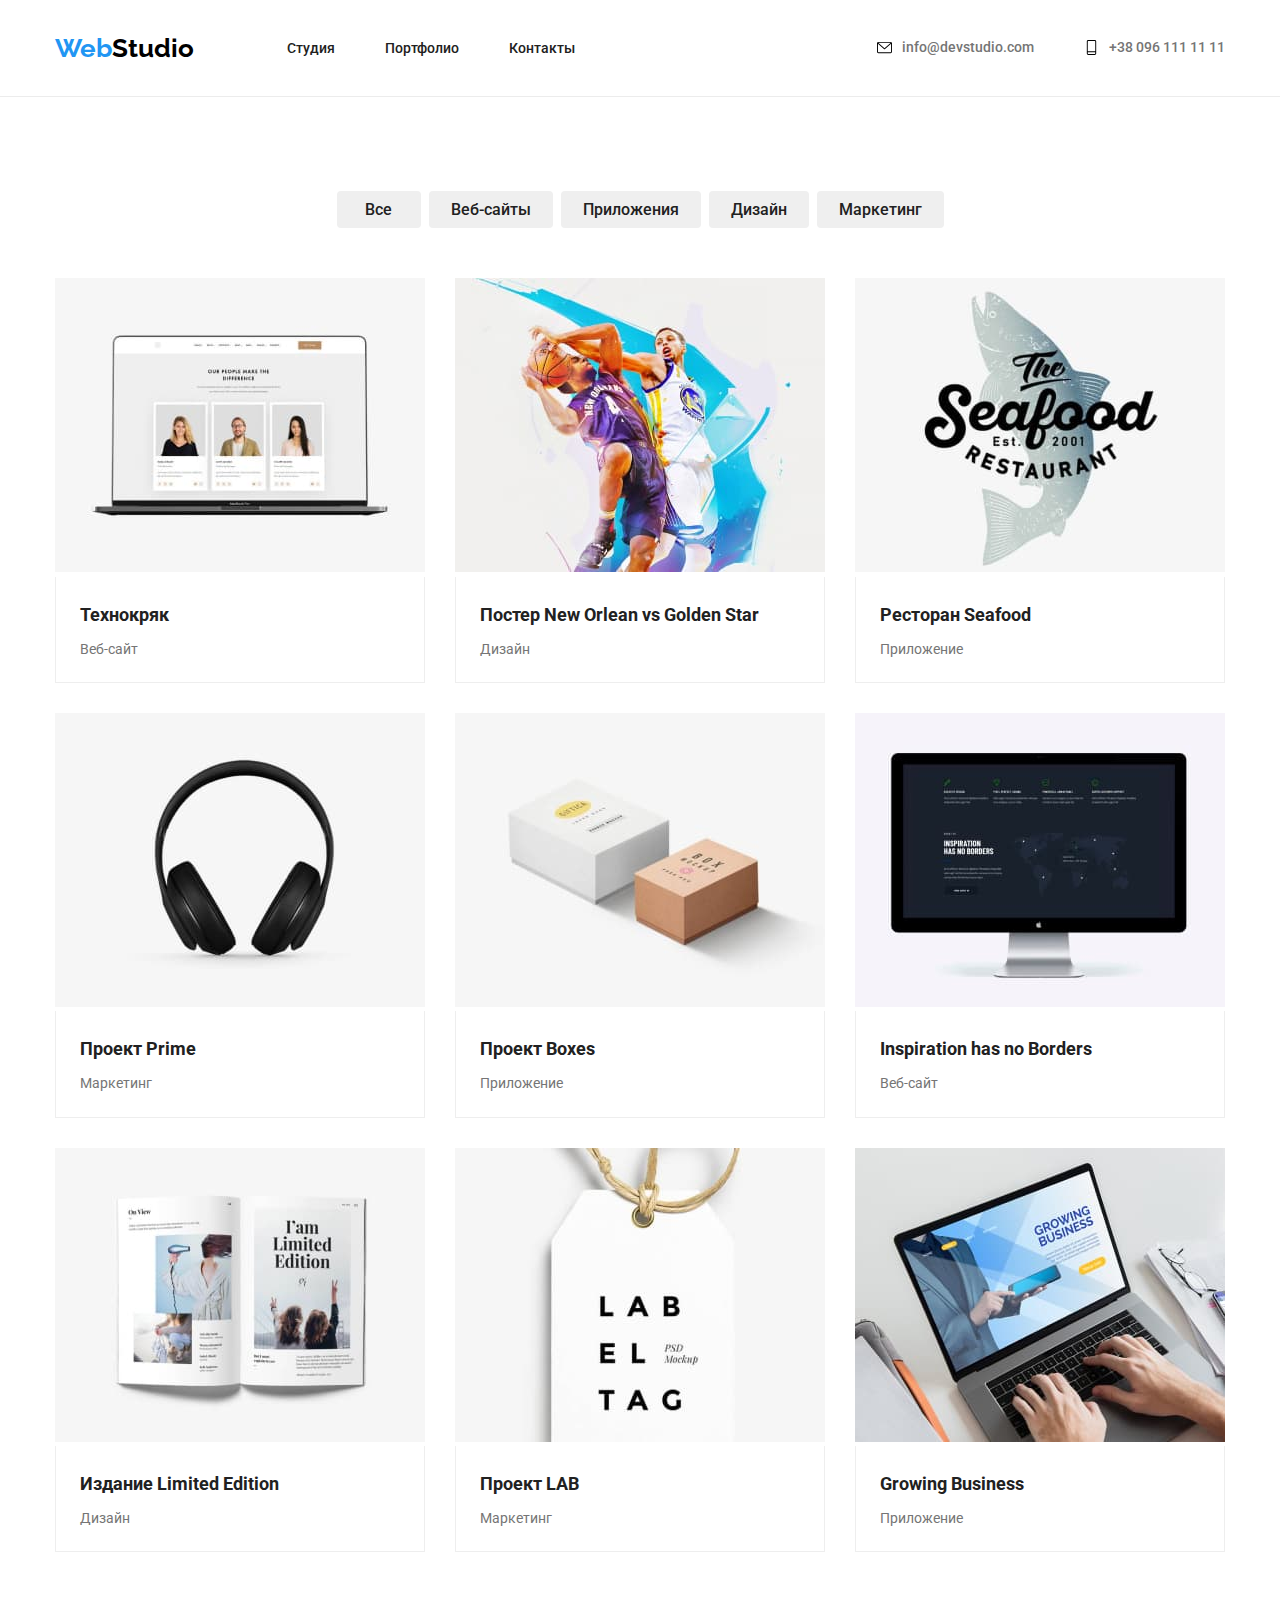
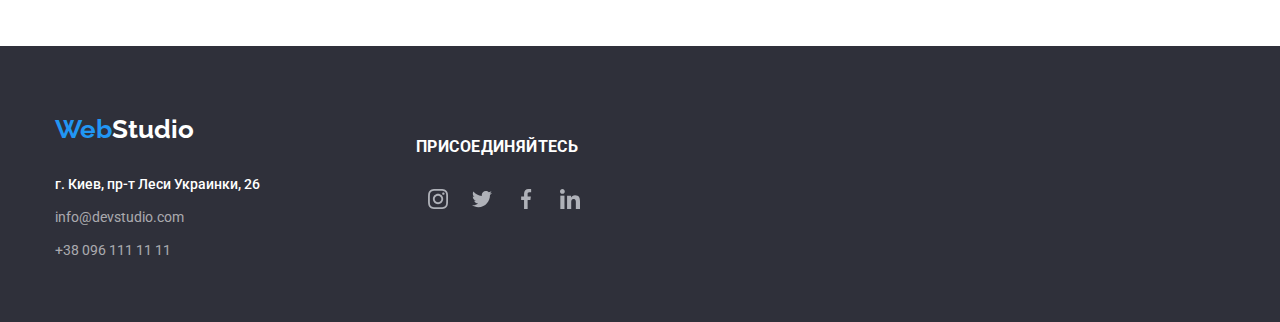
==== portfolio.html @ 26f8e088 "footer and portfolio" ====
<!DOCTYPE html>
<html lang="ru">
  <head>
    <meta charset="UTF-8" />
    <meta http-equiv="X-UA-Compatible" content="IE=edge" />
    <meta name="viewport" content="width=device-width, initial-scale=1.0" />
    <title>portfolio</title>
    <link rel="preconnect" href="https://fonts.googleapis.com" />
    <link rel="preconnect" href="https://fonts.gstatic.com" crossorigin />
    <link
      href="https://fonts.googleapis.com/css2?family=Raleway:wght@700&family=Roboto:wght@400;500;700;900&display=swap"
      rel="stylesheet"
    />
    <link
      rel="stylesheet"
      href="https://cdnjs.cloudflare.com/ajax/libs/modern-normalize/1.1.0/modern-normalize.min.css"
    />
    <link rel="stylesheet" href="./css/styles.css" />
  </head>

  <body>
    <header class="header">
      <div class="container">
        <nav class="header-nav">
          <a class="logo" href="">
            <span class="accent-logo">Web</span>Studio</a
          >
          <ul class="site-nav">
            <li class="header-item">
              <a class="link" href="./index.html">Студия</a>
            </li>
            <li class="header-item">
              <a class="link" href="./portfolio.html">Портфолио</a>
            </li>
            <li class="header-item">
              <a class="link" href="">Контакты</a>
            </li>
          </ul>
        </nav>
        <ul class="adres">
          <div class="contacts">
            <li class="contact">
              <a class="adres link" href="">info@devstudio.com</a>
              <svg class="contact-icon" width="25" height="25">
                <use href="./images/icons.svg#icon-envelope"></use>
              </svg>
            </li>
            <li class="contact">
              <a class="adres link" href="">+38 096 111 11 11</a>
              <svg class="contact-icon" width="25" height="25">
                <use href="./images/icons.svg#icon-Vector"></use>
              </svg>
            </li>
          </div>
        </ul>
      </div>
    </header>
    <main>
      <!-- меню кнопок-->
      <section class="section">
        <div class="container">
          <ul class="menu-button">
            <li class="btn">
              <button class="button-tap" type="button">Все</button>
            </li>
            <li class="btn">
              <button class="button-tap" type="button">Веб-сайты</button>
            </li>
            <li class="btn">
              <button class="button-tap" type="button">Приложения</button>
            </li>
            <li class="btn">
              <button class="button-tap" type="button">Дизайн</button>
            </li>
            <li class="btn">
              <button class="button-tap" type="button">Маркетинг</button>
            </li>
          </ul>

          <!--меню зображень -->

          <ul class="menu-picture">
            <li class="element">
              <img src="./images/8.jpg" alt="компютер" width="370" />

              <div class="name-picture">
                <h3 class="subject">Технокряк</h3>
                <p class="text-subject">Веб-сайт</p>
              </div>
            </li>
            <li class="element">
              <img src="./images/9.jpg" alt="бейсболіст" width="370" />

              <div class="name-picture">
                <h3 class="subject">Постер New Orlean vs Golden Star</h3>
                <p class="text-subject">Дизайн</p>
              </div>
            </li>
            <li class="element">
              <img src="./images/10.jpg" alt="морська риба" width="370" />

              <div class="name-picture">
                <h3 class="subject">Ресторан Seafood</h3>
                <p class="text-subject">Приложение</p>
              </div>
            </li>
            <li class="element">
              <img src="./images/11.jpg" alt="навушники" width="370" />

              <div class="name-picture">
                <h3 class="subject">Проект Prime</h3>
                <p class="text-subject">Маркетинг</p>
              </div>
            </li>
            <li class="element">
              <img src="./images/12.jpg" alt="дві коробки" width="370" />

              <div class="name-picture">
                <h3 class="subject">Проект Boxes</h3>
                <p class="text-subject">Приложение</p>
              </div>
            </li>
            <li class="element">
              <img src="./images/13.jpg" alt="монітор" width="370" />

              <div class="name-picture">
                <h3 class="subject">Inspiration has no Borders</h3>
                <p class="text-subject">Веб-сайт</p>
              </div>
            </li>
            <li class="element">
              <img src="./images/14.jpg" alt="книга" width="370" />

              <div class="name-picture">
                <h3 class="subject">Издание Limited Edition</h3>
                <p class="text-subject">Дизайн</p>
              </div>
            </li>
            <li class="element">
              <img src="./images/15.jpg" alt="бірка" width="370" />

              <div class="name-picture">
                <h3 class="subject">Проект LAB</h3>
                <p class="text-subject">Маркетинг</p>
              </div>
            </li>
            <li class="element">
              <img src="./images/16.jpg" alt="ноутбук" width="370" />

              <div class="name-picture">
                <h3 class="subject">Growing Business</h3>
                <p class="text-subject">Приложение</p>
              </div>
            </li>
          </ul>
        </div>
      </section>

      <footer class="footer">
        <div class="container">
          <div class="footer-logo">
          <a class="logo-footer" href="">
            <span class="accent-logo">Web</span>Studio</a
          >
            <address>
            <ul class="address">
              <li class="streat">
                <a class="address-map link" href=""
                  >г. Киев, пр-т Леси Украинки, 26</a
                >
              </li>
              
              <li class="streat">
                <a class="address link" href="">info@devstudio.com</a>
              </li>

              <li class="streat">
                <a class="address link" href="">+38 096 111 11 11</a>
              </li>
            </ul>
          </address>
        </div>
    <div class="join">
            <h3 class="join-title">присоединяйтесь</h3>
              <ul class="footer-soc-list list">
                <li class="footer-soc-item">
                  <a href="" class="footer-soc-link link">
                  <svg class="footer-soc-icon" width="20" height="20">
                    <use href="./images/icons.svg#icon-instagram-2"></use>
                  </svg>
                  </a>
                </li>
                <li class="footer-soc-item">
                  <a href="" class="footer-soc-link link">
                  <svg class="footer-soc-icon" width="20" height="20">
                    <use href="./images/icons.svg#icon-twitter-1"></use>
                  </svg>
                  </a>
                </li>
                <li class="footer-soc-item">
                  <a href="" class="footer-soc-link link">
                  <svg class="footer-soc-icon" width="20" height="20">
                    <use href="./images/icons.svg#icon-facebook-1"></use>
                  </svg>
                  </a>
                </li>
                <li class="footer-soc-item">
                  <a href="" class="footer-soc-link link">
                  <svg class="footer-soc-icon" width="20" height="20">
                    <use href="./images/icons.svg#icon-linkedin-1"></use>
                  </svg>
                  </a>
                </li>
                </a>
              </ul>
            </div>
        </div>
      </footer>
    </main>
  </body>
</html>
---- css/styles.css ----
/*
background: #ffffff;
color: #2f303a;
color: #212121;
color: #2196f3;
color: #757575;*/
:root {
  --primary-text-color: #757575;
  --title-text-color: #212121;
  --accent-color: #2196f3;
  --primary-white-color: #ffffff;
}

body {
  background-color: var(--primary-white-color);
  color: var(--primary-text-color);
  font-family: Roboto, sans-serif;
}

a {
  text-decoration: none;
}

ul {
  list-style: none;
}

p,
h1,
h2,
h3,
h4,
h5,
h6 {
  margin: 0;
}

ul {
  margin: 0;
  padding-left: 0;
}
.container {
  max-width: 1200px;
  padding-left: 15px;
  padding-right: 15px;
  margin: 0 auto;
}

.section {
  padding: 94px 0px;
}
.img {
  display: block;
  max-width: 100%;
  height: auto;
}
/* шапка профіля */

.logo {
  color: black;
  font-family: Raleway;
  font-weight: 700;
  font-size: 26px;
  line-height: 1.8;
  padding-top: 25px;
  padding-bottom: 24px;
}

.site-nav .link:hover,
.site-nav .link:focus {
  color: var(--accent-color);
}

.adres {
  display: flex;
  margin-left: auto;
  color: var(--primary-text-color);
}

.adres-icon {
  display: flex;
}

.adres .link {
  color: inherit;
}

.contacts {
  display: flex;
}

.contact {
  display: flex;
  flex-direction: row-reverse;
  align-items: center;
}

.contact:hover,
.contact:focus {
  fill: #2196f3;
  color: var(--accent-color);
}
.contact:not(:last-child) {
  margin-right: 50px;
}

.contact-icon {
  padding-right: 10px;
}

.site-nav {
  display: flex;
}

.header-nav {
  display: flex;
  align-items: center;
}

.header .container {
  display: flex;
  align-items: center;
}

.logo {
  margin-right: 93px;
}
.header-item:not(:last-child) {
  margin-right: 50px;
}

.link {
  color: var(--title-text-color);
  font-weight: 500;
  font-size: 14px;
  line-height: 1.1;
}

.accent-logo {
  color: var(--accent-color);
}

/* заголовок */

.hero {
  background: #2f303a;
  background-image: linear-gradient(
      rgba(47, 48, 58, 0.4),
      rgba(47, 48, 58, 0.4)
    ),
    url(../images/hero-bg.jpg);
  background-size: cover;
  background-position: center;
  background-repeat: no-repeat;
  padding-top: 200px;
  padding-bottom: 200px;
}

.hero-title {
  display: block;
  text-align: center;
  max-width: 696px;
  text-transform: uppercase;
  color: var(--primary-white-color);
  font-weight: 900;
  font-size: 44px;
  line-height: 1.4;
  margin-left: auto;
  margin-right: auto;
  margin-bottom: 30px;
}
.button {
  display: block;
  min-width: 200px;
  height: 50px;
  border: inherit;
  border-radius: 4px;
  background: var(--accent-color);
  color: var(--primary-white-color);
  font-weight: 700;
  font-size: 16px;
  line-height: 1.8;
  font-family: Roboto, sans-serif;
  cursor: pointer;
  margin-left: auto;
  margin-right: auto;
}

/* характеристики */

.basic-list {
  display: flex;
}
.basic-item {
  max-width: 270px;

  border-radius: 4px;
}
.basic-item:not(:last-child) {
  margin-right: 30px;
}
.basic-icon {
  display: flex;
  width: 270px;
  height: 120px;
  padding: 25px 100px;
  margin-bottom: 30px;
  background-color: #f5f4fa;
}
.basic-title {
  font-weight: 700;
  font-size: 14px;
  line-height: 1.1;
  color: var(--title-text-color);
  text-transform: uppercase;
  margin-bottom: 10px;
}
.text {
  font-weight: 400;
  font-size: 14px;
  line-height: 1.7;
}
/* робота */
.work-section-pading {
  padding-bottom: 94px;
}

.work-title {
  display: block;
  text-align: center;
  font-weight: 700;
  font-size: 36px;
  line-height: 1.2;
  color: var(--title-text-color);
  margin-bottom: 50px;
}
.our-work {
  display: flex;
}

.works:not(:last-child) {
  margin-right: 30px;
}

/* команда */
.team {
  display: flex;
  background-color: #f5f4fa;
}

.team-list:not(:last-child) {
  margin-right: 30px;
}

.team-list {
  display: block;
  max-width: 100%;
  height: auto;
  background-color: #ffffff;
  border-radius: 3px;
}
.team-title {
  display: block;
  text-align: center;
  font-weight: 700;
  font-size: 36px;
  line-height: 1.7;
  color: var(--title-text-color);
  margin-bottom: 50px;
}
.caption {
  display: block;
  text-align: center;
  font-weight: 500;
  font-size: 16px;
  line-height: 1.2;
  color: var(--title-text-color);
  margin-bottom: 10px;
}
.caption-title {
  display: block;
  text-align: center;
  font-weight: 400;
  font-size: 16px;
  line-height: 1.2;
}

.name {
  padding-top: 30px;
  padding-bottom: 30px;
}

.caption-soc-list {
  display: flex;
  justify-content: center;
  padding-bottom: 30px;
  padding-left: 32px;
  padding-right: 32px;
}
.caption-soc-item {
  width: 44px;
  height: 44px;
  margin-left: 10px;
}

.caption-soc-item:first-child {
  margin-left: 0px;
}

.caption-soc-link {
  display: flex;
  align-items: center;
  justify-content: center;
  width: 100%;
  height: 100%;
  border-radius: 50%;
}

.caption-soc-icon {
  fill: #afb1b8;
}

.caption-soc-link:hover,
.caption-soc-link:focus {
  background: #2196f3;
}
.caption-soc-link:hover .caption-soc-icon,
.caption-soc-link:focus .caption-soc-icon {
  fill: #ffffff;
}

/* Постійні клієнти */

.client {
  display: block;
  text-align: center;
  font-weight: 700;
  font-size: 36px;
  line-height: 1.7;
  color: var(--title-text-color);
  margin-top: 94px;
  margin-bottom: 50px;
}
.regular-customers-list {
  display: flex;
  align-items: center;
  margin-bottom: 94px;
}
.regular-customers-item {
  width: 170px;
  height: 92px;
  margin-left: 30px;
  border: 1px solid #afb1b8;
  border-radius: 4px;
}
.regular-customers-item:first-child {
  margin-left: 0px;
}
.regular-customers-icon {
  display: flex;
  width: 170px;
  height: 92px;
  padding: 16px 32px;
  margin-bottom: 30px;
  fill: #afb1b8;
}

.regular-customers-link:hover .regular-customers-icon,
.regular-customers-link:focus .regular-customers-icon {
  fill: #2196f3;
}

.regular-customers-item:hover {
  border: 1px solid #2196f3;
}

.footer {
  background: #2f303a;
  padding-top: 60px;
  padding-bottom: 60px;
}
.logo-footer {
  display: block;
  font-family: Raleway;
  font-weight: 700;
  font-size: 26px;
  line-height: 1.8;
  color: var(--primary-white-color);
  margin-bottom: 20px;
}
.address {
  color: rgba(255, 255, 255, 0.6);
  font-weight: 400;
  font-size: 14px;
  line-height: 1.7;
  font-style: normal;
}

.streat:not(:last-child) {
  margin-bottom: 9px;
}
.address-map {
  color: var(--primary-white-color);
}
.address .link:hover {
  color: var(--accent-color);
}

.footer .container {
  display: flex;
}

.join {
  display: block;
  margin-left: 156px;
  margin-top: 32px;
  font-family: "Roboto";
  font-style: normal;
  font-weight: 700;
  font-size: 14px;
  line-height: 1.14;
  letter-spacing: 0.03em;
  text-transform: uppercase;
  color: #ffffff;
}

.join-title {
  margin-bottom: 20px;
}

.footer-soc-list {
  display: flex;
  justify-content: center;
  padding-bottom: 30px;

  padding-right: 32px;
}

.footer-soc-item {
  width: 44px;
  height: 44px;
}

.footer-soc-link {
  display: flex;
  align-items: center;
  justify-content: center;
  width: 100%;
  height: 100%;
  border-radius: 50%;
}

.footer-soc-icon {
  fill: #afb1b8;
}

.footer-soc-link:hover,
.footer-soc-link:focus {
  background: #2196f3;
}
.footer-soc-link:hover .footer-soc-icon,
.footer-soc-link:focus .footer-soc-icon {
  fill: #ffffff;
}
/*Портфоліо*/

.header {
  border-bottom: 1px solid #ececec;
}

/* меню кнопок */
.menu-button {
  display: flex;
  justify-content: center;
  margin-bottom: 50px;
}

.btn:not(:last-child) {
  margin-right: 8px;
}
.button-tap {
  color: var(--title-text-color);
  cursor: pointer;
  min-width: 84px;
  font-weight: 500;
  font-size: 16px;
  line-height: 1.6;
  font-family: Roboto, sans-serif;
  padding: 6px 22px;
  border-radius: 4px;
  border: inherit;
  background-color: Solid #f5f4fa;
}
.button-tap:hover,
.button-tap:focus {
  background: #2196f3;
  color: #ffffff;
}

/* меню зображень */
.menu-picture {
  display: flex;
  flex-wrap: wrap;
}
.element {
  width: 370px;
  margin-right: 30px;
  margin-bottom: 30px;
}
.element:nth-child(3n) {
  margin-right: 0;
}
.element:nth-last-child(-n + 3) {
  margin-bottom: 0;
}

.element:hover,
.element:focus {
  filter: drop-shadow(0px 4px 4px rgba(0, 0, 0, 0.25));
}
.subject {
  color: var(--title-text-color);
  font-weight: 700;
  font-size: 18px;
  line-height: 2;
  margin-bottom: 4px;
}
.text-subject {
  font-weight: 400;
  font-size: 14px;
  line-height: 1.8;
}

.name-picture {
  padding-right: 24px;
  padding-left: 24px;
  padding-top: 20px;
  padding-bottom: 20px;
  border-right: 1px solid #eeeeee;
  border-left: 1px solid #eeeeee;
  border-bottom: 1px solid #eeeeee;
}
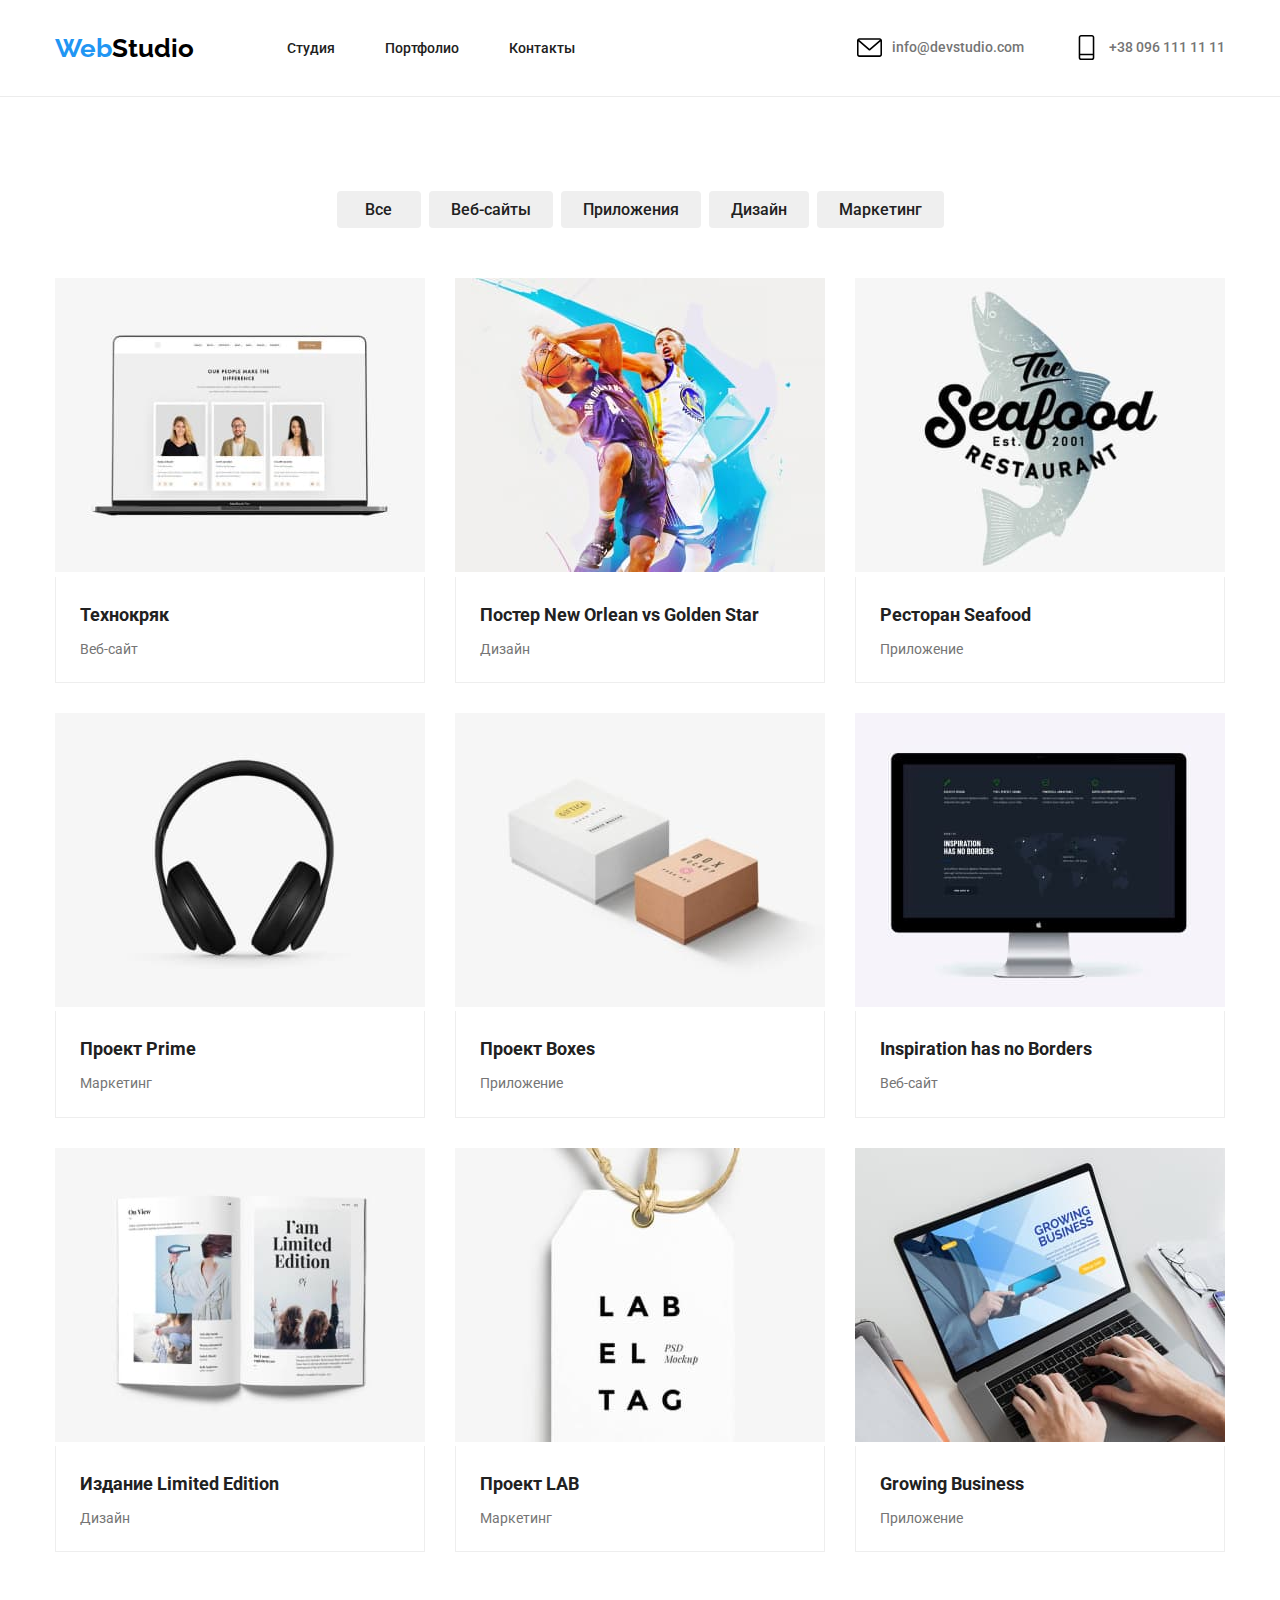
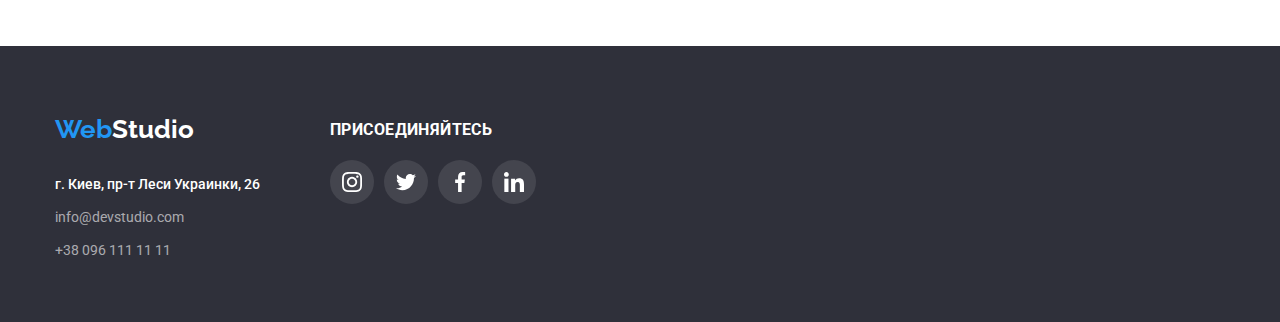
==== commit 9bfa7698: "виправлення" ====
--- a/portfolio.html
+++ b/portfolio.html
@@ -81,76 +81,117 @@
 
           <ul class="menu-picture">
             <li class="element">
-              <img src="./images/8.jpg" alt="компютер" width="370" />
-
-              <div class="name-picture">
-                <h3 class="subject">Технокряк</h3>
-                <p class="text-subject">Веб-сайт</p>
-              </div>
-            </li>
-            <li class="element">
-              <img src="./images/9.jpg" alt="бейсболіст" width="370" />
-
-              <div class="name-picture">
+              <a>
+                <div class="shadow">
+                 <img src="./images/8.jpg" alt="компютер" width="370" />
+
+                 <div class="name-picture">
+                 <h3 class="subject">Технокряк</h3>
+                 <p class="text-subject">Веб-сайт</p>
+                 </div>
+                </div>
+              </a>
+            </li>
+            <li class="element">
+              <a>
+                <div class="shadow">
+                   <img src="./images/9.jpg" alt="бейсболіст" width="370" />
+
+                <div class="name-picture">
                 <h3 class="subject">Постер New Orlean vs Golden Star</h3>
                 <p class="text-subject">Дизайн</p>
               </div>
-            </li>
-            <li class="element">
-              <img src="./images/10.jpg" alt="морська риба" width="370" />
-
-              <div class="name-picture">
+                </div>
+              </a>
+            </li>
+            <li class="element">
+              <a>
+                <div class="shadow">
+                  <img src="./images/10.jpg" alt="морська риба" width="370" />
+
+                 <div class="name-picture">
                 <h3 class="subject">Ресторан Seafood</h3>
                 <p class="text-subject">Приложение</p>
               </div>
-            </li>
-            <li class="element">
-              <img src="./images/11.jpg" alt="навушники" width="370" />
-
-              <div class="name-picture">
+                </div>
+              </a>
+            </li>
+            <li class="element">
+              <a>
+               <div class="shadow">
+                 <img src="./images/11.jpg" alt="навушники" width="370" />
+
+               <div class="name-picture">
                 <h3 class="subject">Проект Prime</h3>
                 <p class="text-subject">Маркетинг</p>
               </div>
-            </li>
-            <li class="element">
-              <img src="./images/12.jpg" alt="дві коробки" width="370" />
+               </div>
+              </a>
+            </li>
+            <li class="element">
+              <a>
+                <div class="shadow">
+                  <img src="./images/12.jpg" alt="дві коробки" width="370" />
 
               <div class="name-picture">
                 <h3 class="subject">Проект Boxes</h3>
                 <p class="text-subject">Приложение</p>
               </div>
-            </li>
-            <li class="element">
-              <img src="./images/13.jpg" alt="монітор" width="370" />
+                </div>
+              </a>
+              
+            </li>
+            <li class="element">
+              <a>
+                <div class="shadow">
+                   <img src="./images/13.jpg" alt="монітор" width="370" />
 
               <div class="name-picture">
                 <h3 class="subject">Inspiration has no Borders</h3>
                 <p class="text-subject">Веб-сайт</p>
               </div>
-            </li>
-            <li class="element">
-              <img src="./images/14.jpg" alt="книга" width="370" />
+                </div>
+              </a>
+             
+            </li>
+            <li class="element">
+              <a>
+               <div class="shadow">
+                 <img src="./images/14.jpg" alt="книга" width="370" />
 
               <div class="name-picture">
                 <h3 class="subject">Издание Limited Edition</h3>
                 <p class="text-subject">Дизайн</p>
               </div>
-            </li>
-            <li class="element">
-              <img src="./images/15.jpg" alt="бірка" width="370" />
+               </div>
+              </a>
+              
+            </li>
+            <li class="element">
+              <a>
+                <div class="shadow">
+                  <img src="./images/15.jpg" alt="бірка" width="370" />
 
               <div class="name-picture">
                 <h3 class="subject">Проект LAB</h3>
                 <p class="text-subject">Маркетинг</p>
               </div>
-            </li>
-            <li class="element">
-              <img src="./images/16.jpg" alt="ноутбук" width="370" />
-
-              <div class="name-picture">
+                </div>
+              </a>
+              
+            </li>
+            <li class="element">
+              <a>
+                <div class="shadow">
+                   <img src="./images/16.jpg" alt="ноутбук" width="370" />
+
+               <div class="name-picture">
                 <h3 class="subject">Growing Business</h3>
                 <p class="text-subject">Приложение</p>
               </div>
+                </div>
+              </a>
+             
             </li>
           </ul>
         </div>
--- a/css/styles.css
+++ b/css/styles.css
@@ -82,7 +82,9 @@
 }
 
 .adres .link {
+  display: flex;
   color: inherit;
+  align-items: center;
 }
 
 .contacts {
@@ -93,6 +95,7 @@
   display: flex;
   flex-direction: row-reverse;
   align-items: center;
+  /* align-self: baseline; */
 }
 
 .contact:hover,
@@ -105,7 +108,7 @@
 }
 
 .contact-icon {
-  padding-right: 10px;
+  margin-right: 10px;
 }
 
 .site-nav {
@@ -258,6 +261,8 @@
   height: auto;
   background-color: #ffffff;
   border-radius: 3px;
+  box-shadow: 0px 1px 3px rgba(0, 0, 0, 0.12), 0px 1px 1px rgba(0, 0, 0, 0.14),
+    0px 2px 1px rgba(0, 0, 0, 0.2);
 }
 .team-title {
   display: block;
@@ -293,9 +298,8 @@
 .caption-soc-list {
   display: flex;
   justify-content: center;
+  padding-top: 16px;
   padding-bottom: 30px;
-  padding-left: 32px;
-  padding-right: 32px;
 }
 .caption-soc-item {
   width: 44px;
@@ -338,13 +342,16 @@
   font-size: 36px;
   line-height: 1.7;
   color: var(--title-text-color);
-  margin-top: 94px;
   margin-bottom: 50px;
 }
+
+.regular-customers {
+  padding-top: 94px;
+  padding-bottom: 50px;
+}
 .regular-customers-list {
   display: flex;
   align-items: center;
-  margin-bottom: 94px;
 }
 .regular-customers-item {
   width: 170px;
@@ -357,12 +364,21 @@
   margin-left: 0px;
 }
 .regular-customers-icon {
-  display: flex;
+  width: 106px;
+  height: 60px;
+  position: absolute;
+  fill: #afb1b8;
+}
+
+.regular-customers-link {
+  display: flex;
+  position: absolute;
   width: 170px;
   height: 92px;
-  padding: 16px 32px;
-  margin-bottom: 30px;
-  fill: #afb1b8;
+  /* border: 1px solid #afb1b8; */
+  align-content: stretch;
+  justify-content: space-evenly;
+  align-items: center;
 }
 
 .regular-customers-link:hover .regular-customers-icon,
@@ -412,8 +428,8 @@
 
 .join {
   display: block;
-  margin-left: 156px;
-  margin-top: 32px;
+  margin-left: 70px;
+  margin-top: 15px;
   font-family: "Roboto";
   font-style: normal;
   font-weight: 700;
@@ -431,14 +447,14 @@
 .footer-soc-list {
   display: flex;
   justify-content: center;
-  padding-bottom: 30px;
-
-  padding-right: 32px;
 }
 
 .footer-soc-item {
   width: 44px;
   height: 44px;
+  background: rgba(255, 255, 255, 0.1);
+  border-radius: 50%;
+  margin-right: 10px;
 }
 
 .footer-soc-link {
@@ -451,7 +467,7 @@
 }
 
 .footer-soc-icon {
-  fill: #afb1b8;
+  fill: #ffffff;
 }
 
 .footer-soc-link:hover,
@@ -495,6 +511,7 @@
 .button-tap:focus {
   background: #2196f3;
   color: #ffffff;
+  filter: drop-shadow(0px 4px 4px rgba(0, 0, 0, 0.25));
 }
 
 /* меню зображень */
@@ -514,10 +531,15 @@
   margin-bottom: 0;
 }
 
-.element:hover,
+.shadow:hover,
+.shadow:focus {
+  background-color: #ffffff;
+  filter: drop-shadow(0px 4px 4px rgba(0, 0, 0, 0.25));
+}
+/* .element:hover,
 .element:focus {
   filter: drop-shadow(0px 4px 4px rgba(0, 0, 0, 0.25));
-}
+} */
 .subject {
   color: var(--title-text-color);
   font-weight: 700;
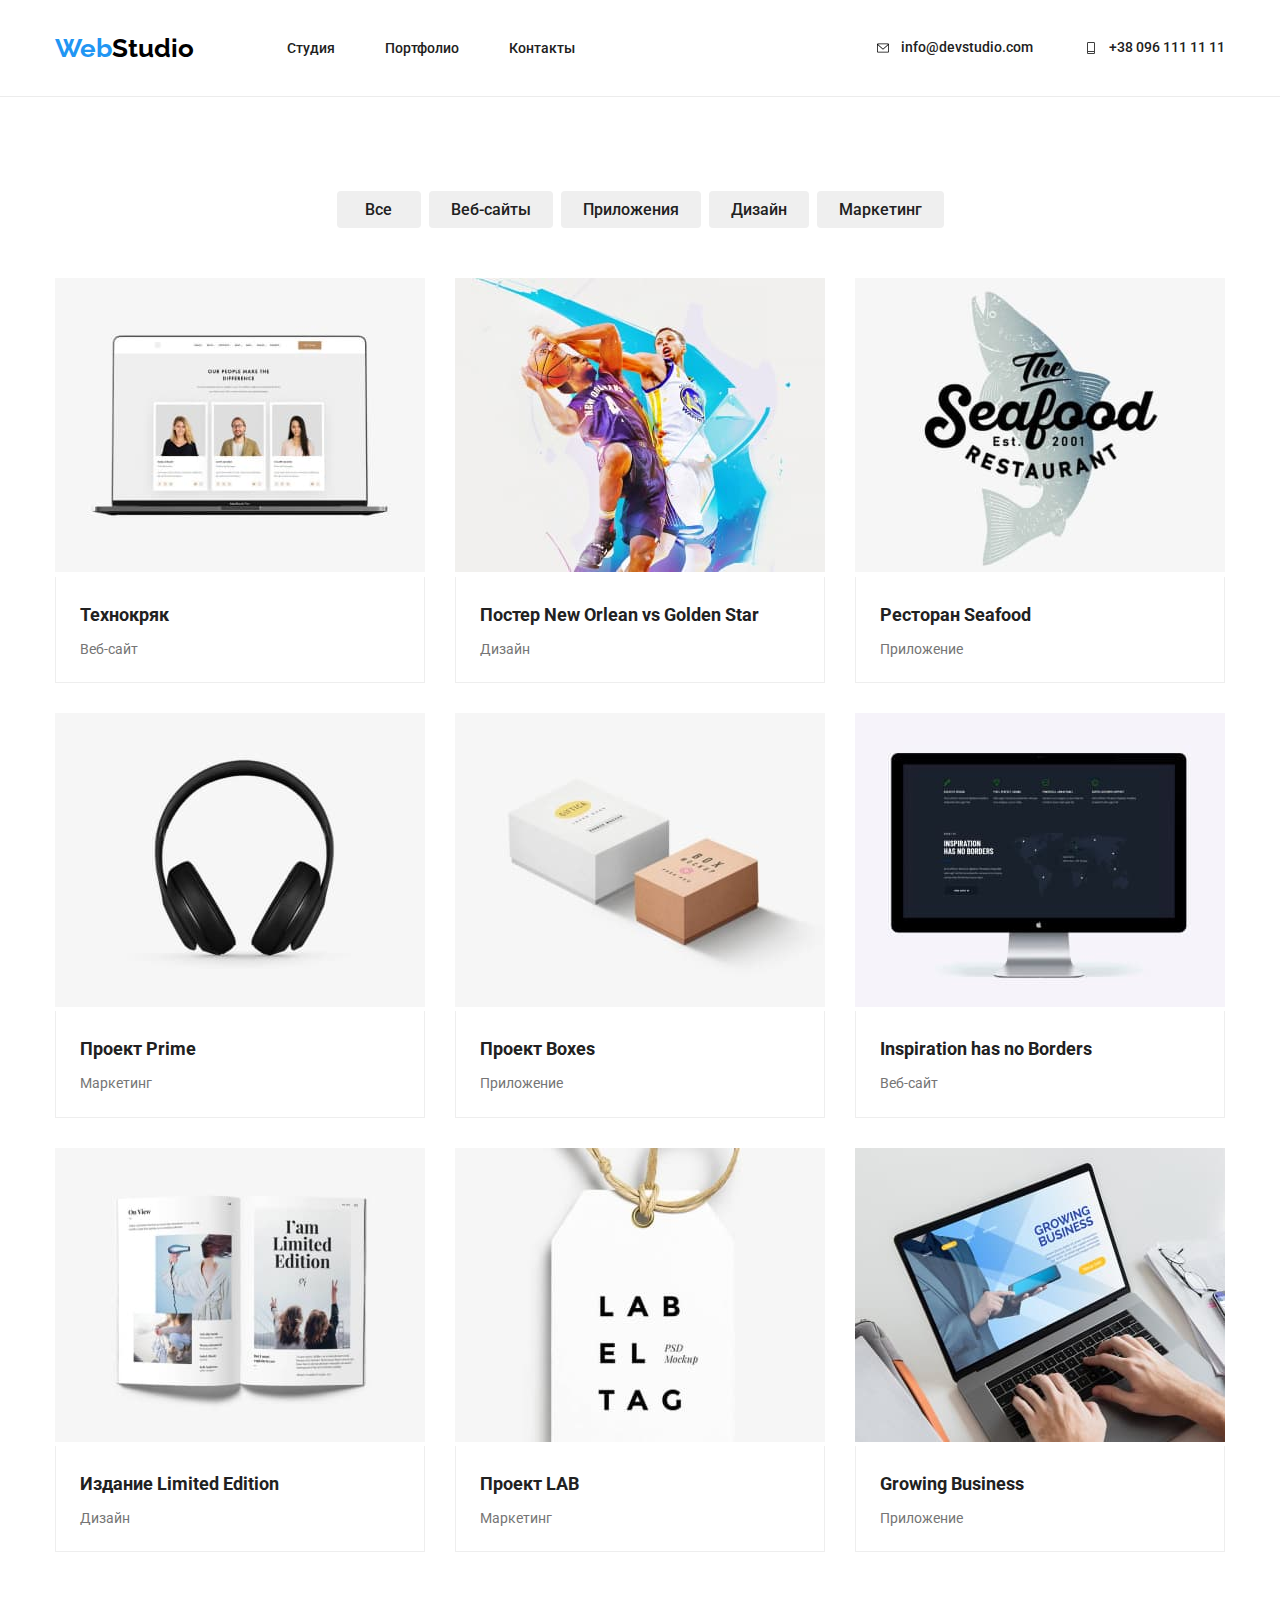
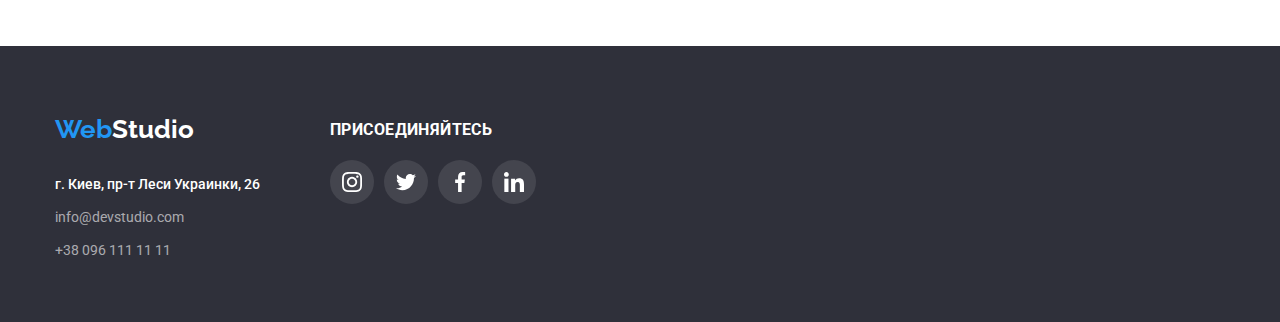
==== commit 89822da9: "виправлення" ====
--- a/portfolio.html
+++ b/portfolio.html
@@ -40,14 +40,14 @@
         <ul class="adres">
           <div class="contacts">
             <li class="contact">
-              <a class="adres link" href="">info@devstudio.com</a>
-              <svg class="contact-icon" width="25" height="25">
+              <a class="adres-link link" href="">info@devstudio.com</a>
+              <svg class="contact-icon" width="16" height="12">
                 <use href="./images/icons.svg#icon-envelope"></use>
               </svg>
             </li>
             <li class="contact">
-              <a class="adres link" href="">+38 096 111 11 11</a>
-              <svg class="contact-icon" width="25" height="25">
+              <a class="adres-link link" href="">+38 096 111 11 11</a>
+              <svg class="contact-icon" width="16" height="12">
                 <use href="./images/icons.svg#icon-Vector"></use>
               </svg>
             </li>
@@ -81,7 +81,7 @@
 
           <ul class="menu-picture">
             <li class="element">
-              <a>
+              <a class="shadow">
                 <div class="shadow">
                  <img src="./images/8.jpg" alt="компютер" width="370" />
 
@@ -93,7 +93,7 @@
               </a>
             </li>
             <li class="element">
-              <a>
+              <a class="shadow">
                 <div class="shadow">
                    <img src="./images/9.jpg" alt="бейсболіст" width="370" />
 
@@ -105,7 +105,7 @@
               </a>
             </li>
             <li class="element">
-              <a>
+              <a class="shadow">
                 <div class="shadow">
                   <img src="./images/10.jpg" alt="морська риба" width="370" />
 
@@ -117,7 +117,7 @@
               </a>
             </li>
             <li class="element">
-              <a>
+              <a class="shadow">
                <div class="shadow">
                  <img src="./images/11.jpg" alt="навушники" width="370" />
 
@@ -129,7 +129,7 @@
               </a>
             </li>
             <li class="element">
-              <a>
+              <a class="shadow">
                 <div class="shadow">
                   <img src="./images/12.jpg" alt="дві коробки" width="370" />
 
@@ -142,7 +142,7 @@
               
             </li>
             <li class="element">
-              <a>
+              <a class="shadow">
                 <div class="shadow">
                    <img src="./images/13.jpg" alt="монітор" width="370" />
 
@@ -155,7 +155,7 @@
              
             </li>
             <li class="element">
-              <a>
+              <a class="shadow">
                <div class="shadow">
                  <img src="./images/14.jpg" alt="книга" width="370" />
 
@@ -163,12 +163,12 @@
                 <h3 class="subject">Издание Limited Edition</h3>
                 <p class="text-subject">Дизайн</p>
               </div>
-               </div>
-              </a>
-              
-            </li>
-            <li class="element">
-              <a>
+            </div>
+              </a>
+              
+            </li>
+            <li class="element">
+              <a class="shadow">
                 <div class="shadow">
                   <img src="./images/15.jpg" alt="бірка" width="370" />
 
@@ -181,7 +181,7 @@
               
             </li>
             <li class="element">
-              <a>
+              <a class="shadow">
                 <div class="shadow">
                    <img src="./images/16.jpg" alt="ноутбук" width="370" />
 
--- a/css/styles.css
+++ b/css/styles.css
@@ -77,16 +77,22 @@
   color: var(--primary-text-color);
 }
 
-.adres-icon {
-  display: flex;
-}
-
-.adres .link {
+.adres {
   display: flex;
   color: inherit;
   align-items: center;
 }
 
+.adres-link:hover,
+.adres-link:focus {
+  color: #2196f3;
+}
+
+.contact-icon:hover,
+.contact-icon:focus {
+  fill: #2196f3;
+}
+
 .contacts {
   display: flex;
 }
@@ -98,11 +104,6 @@
   /* align-self: baseline; */
 }
 
-.contact:hover,
-.contact:focus {
-  fill: #2196f3;
-  color: var(--accent-color);
-}
 .contact:not(:last-child) {
   margin-right: 50px;
 }
@@ -206,7 +207,8 @@
   display: flex;
   width: 270px;
   height: 120px;
-  padding: 25px 100px;
+  align-items: center;
+  justify-content: center;
   margin-bottom: 30px;
   background-color: #f5f4fa;
 }
@@ -298,8 +300,7 @@
 .caption-soc-list {
   display: flex;
   justify-content: center;
-  padding-top: 16px;
-  padding-bottom: 30px;
+  margin-top: 16px;
 }
 .caption-soc-item {
   width: 44px;
@@ -347,35 +348,26 @@
 
 .regular-customers {
   padding-top: 94px;
-  padding-bottom: 50px;
+  padding-bottom: 94px;
 }
 .regular-customers-list {
   display: flex;
   align-items: center;
 }
 .regular-customers-item {
+  margin-left: 30px;
+}
+
+.regular-customers-icon {
+  fill: #afb1b8;
+}
+
+.regular-customers-link {
+  display: flex;
+  border-radius: 4px;
   width: 170px;
   height: 92px;
-  margin-left: 30px;
   border: 1px solid #afb1b8;
-  border-radius: 4px;
-}
-.regular-customers-item:first-child {
-  margin-left: 0px;
-}
-.regular-customers-icon {
-  width: 106px;
-  height: 60px;
-  position: absolute;
-  fill: #afb1b8;
-}
-
-.regular-customers-link {
-  display: flex;
-  position: absolute;
-  width: 170px;
-  height: 92px;
-  /* border: 1px solid #afb1b8; */
   align-content: stretch;
   justify-content: space-evenly;
   align-items: center;
@@ -385,8 +377,7 @@
 .regular-customers-link:focus .regular-customers-icon {
   fill: #2196f3;
 }
-
-.regular-customers-item:hover {
+.regular-customers-link:hover {
   border: 1px solid #2196f3;
 }
 
@@ -455,6 +446,10 @@
   background: rgba(255, 255, 255, 0.1);
   border-radius: 50%;
   margin-right: 10px;
+}
+
+.footer-soc-item:last-child {
+  margin-right: 0;
 }
 
 .footer-soc-link {
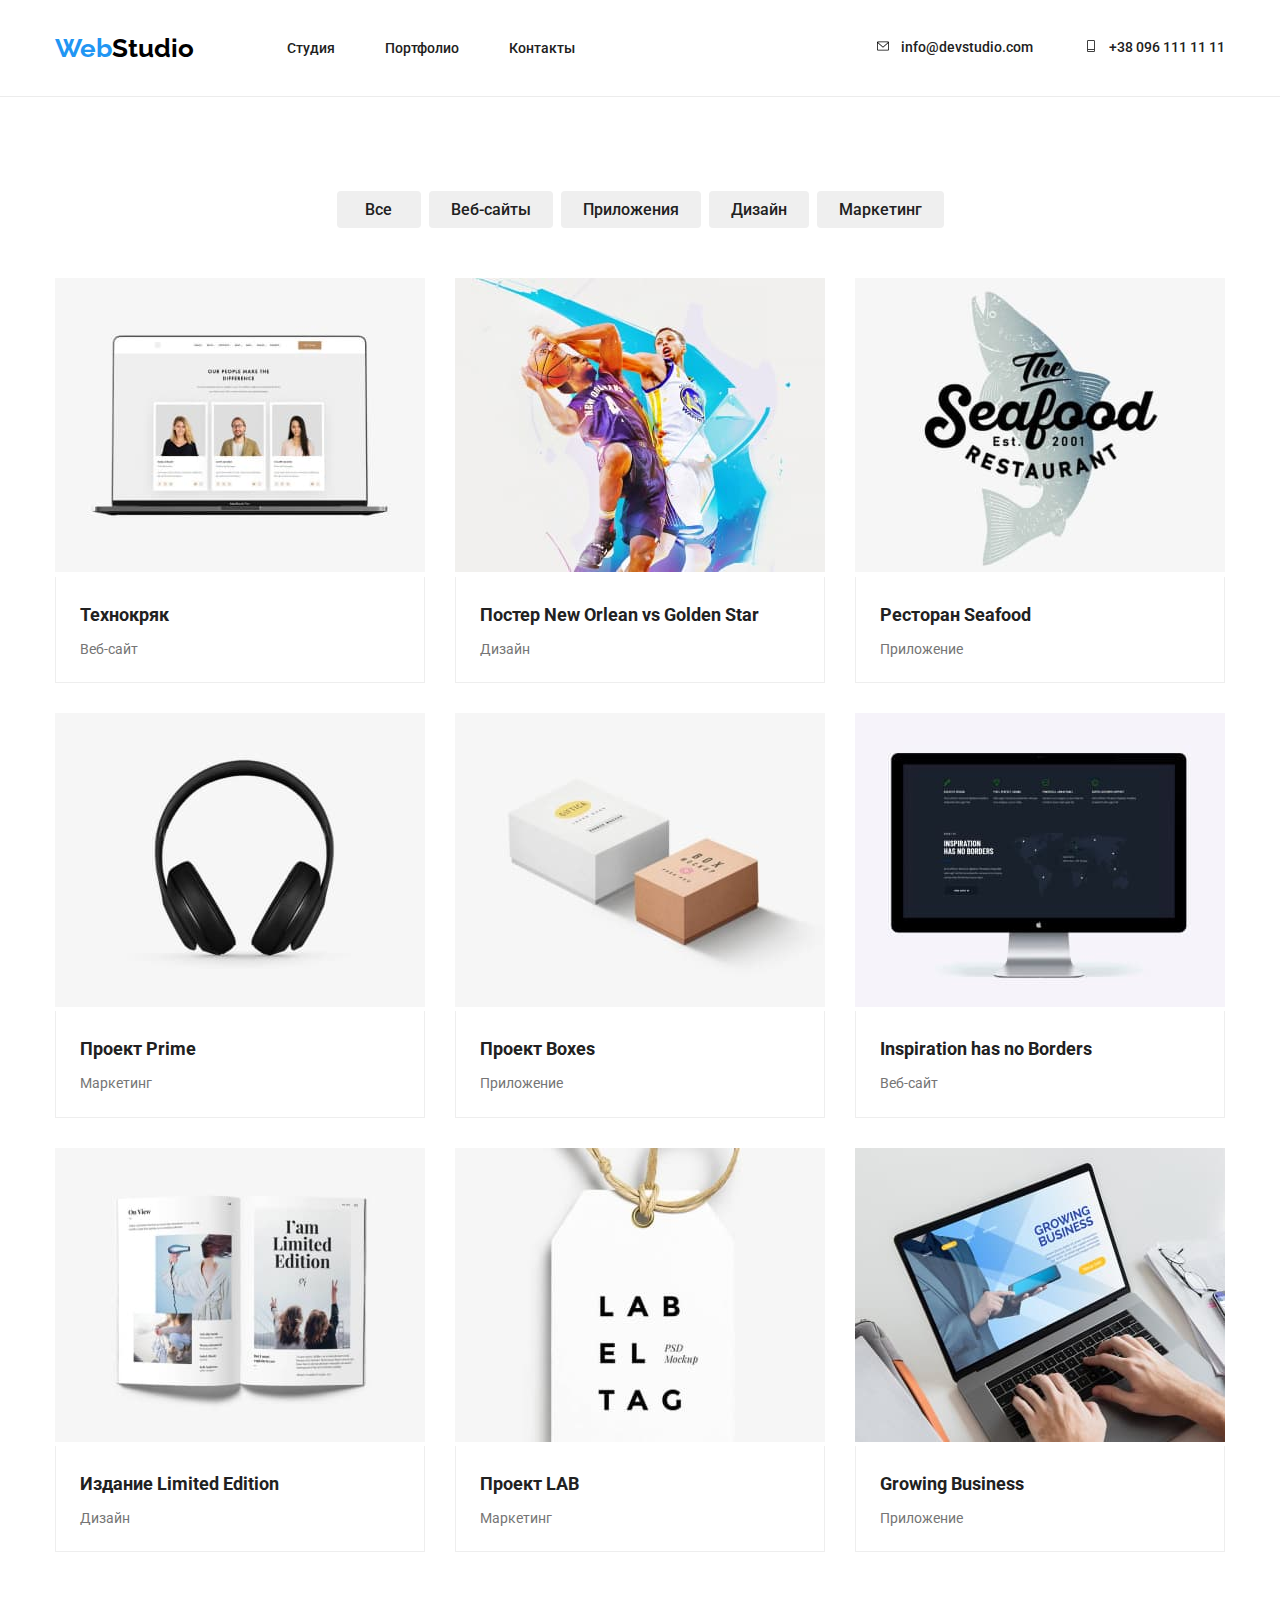
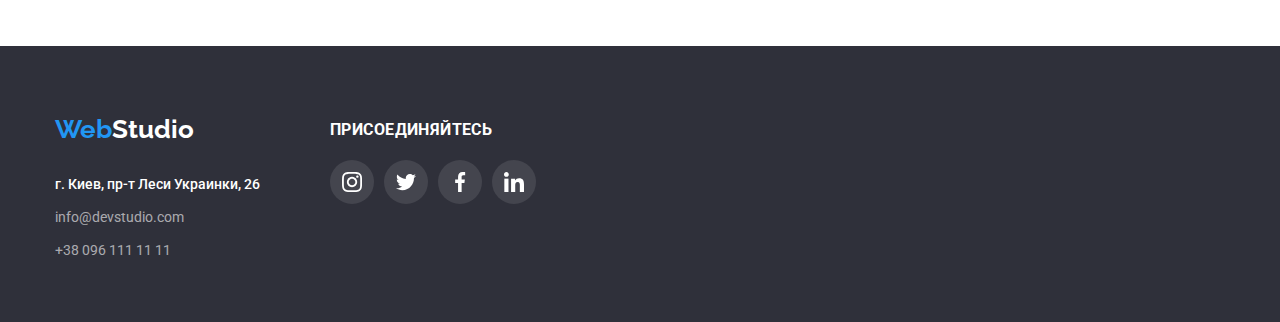
==== commit 6e3e69c5: "chang" ====
--- a/portfolio.html
+++ b/portfolio.html
@@ -40,16 +40,16 @@
         <ul class="adres">
           <div class="contacts">
             <li class="contact">
-              <a class="adres-link link" href="">info@devstudio.com</a>
+              <a class="adres-link link" href="">
               <svg class="contact-icon" width="16" height="12">
                 <use href="./images/icons.svg#icon-envelope"></use>
-              </svg>
+              </svg>info@devstudio.com</a>
             </li>
             <li class="contact">
-              <a class="adres-link link" href="">+38 096 111 11 11</a>
+              <a class="adres-link link" href="">
               <svg class="contact-icon" width="16" height="12">
                 <use href="./images/icons.svg#icon-Vector"></use>
-              </svg>
+              </svg>+38 096 111 11 11</a>
             </li>
           </div>
         </ul>
--- a/css/styles.css
+++ b/css/styles.css
@@ -109,6 +109,7 @@
 }
 
 .contact-icon {
+  display: inline;
   margin-right: 10px;
 }
 
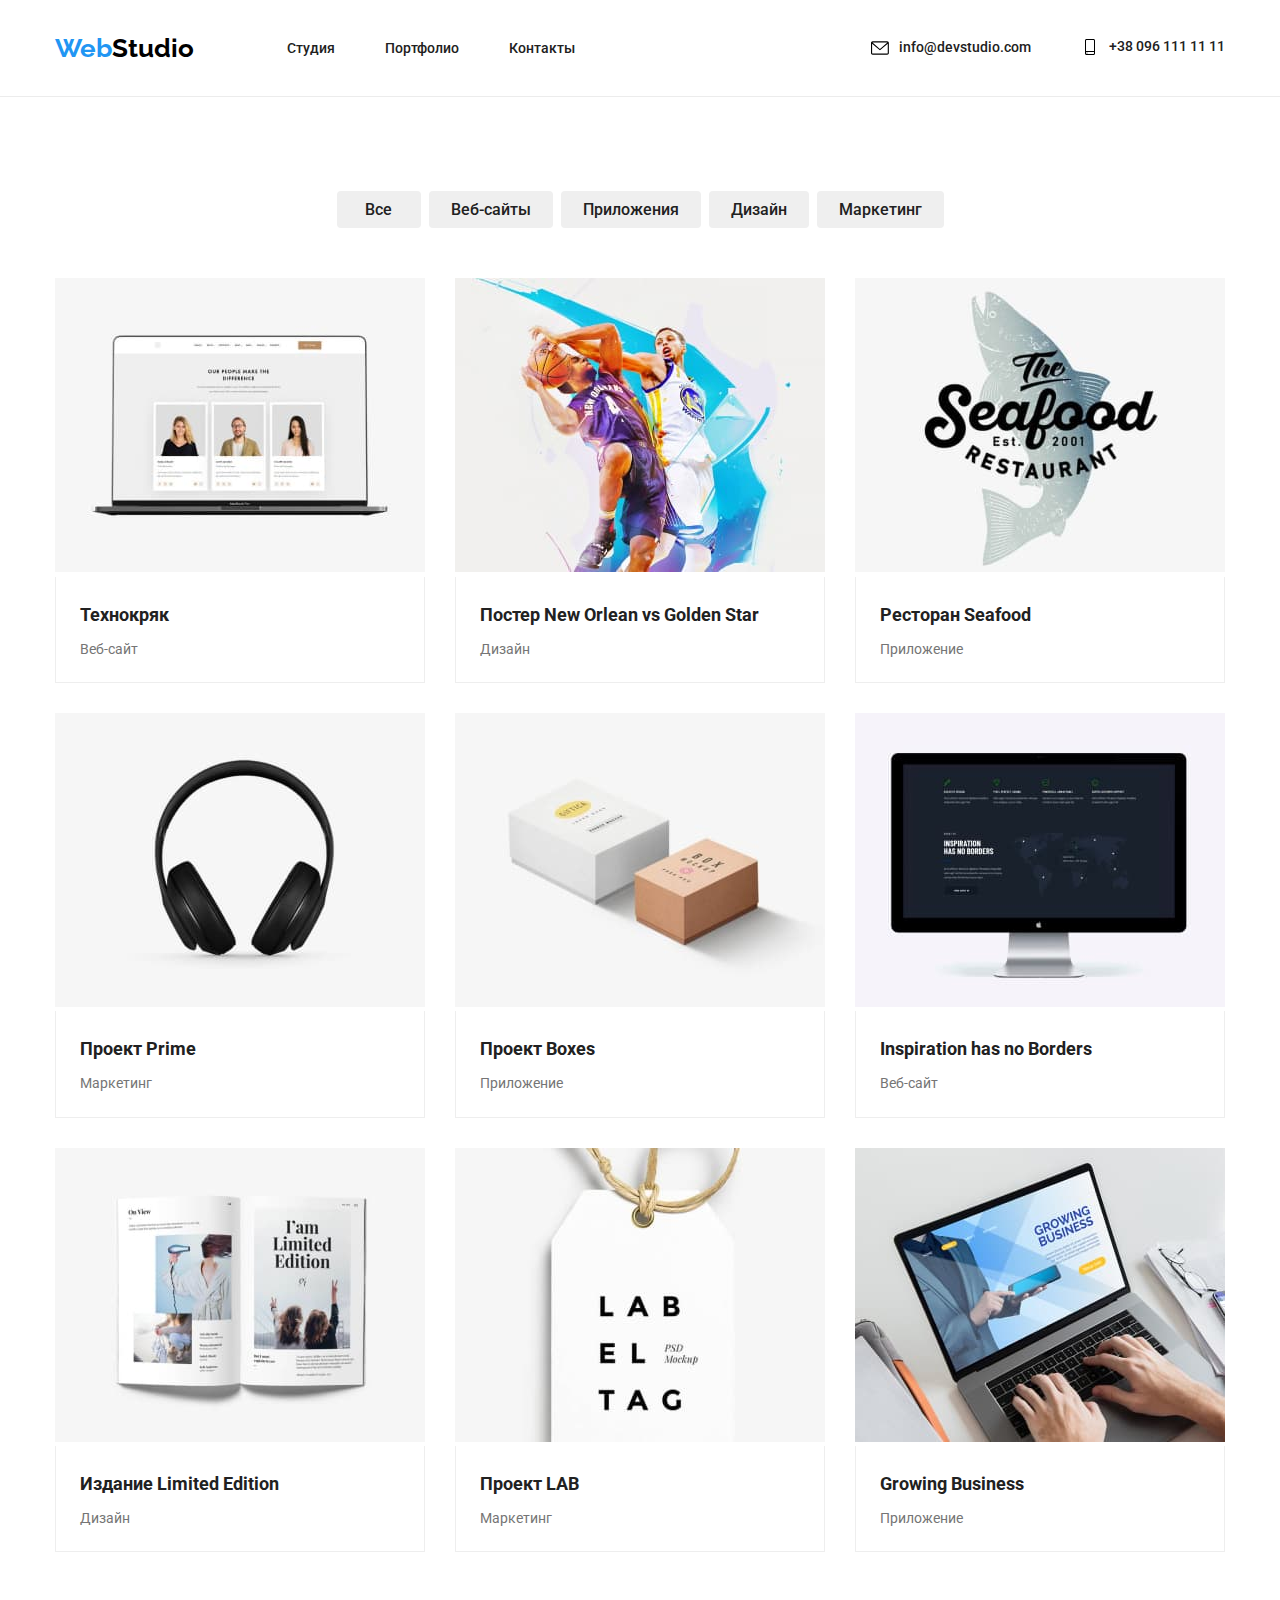
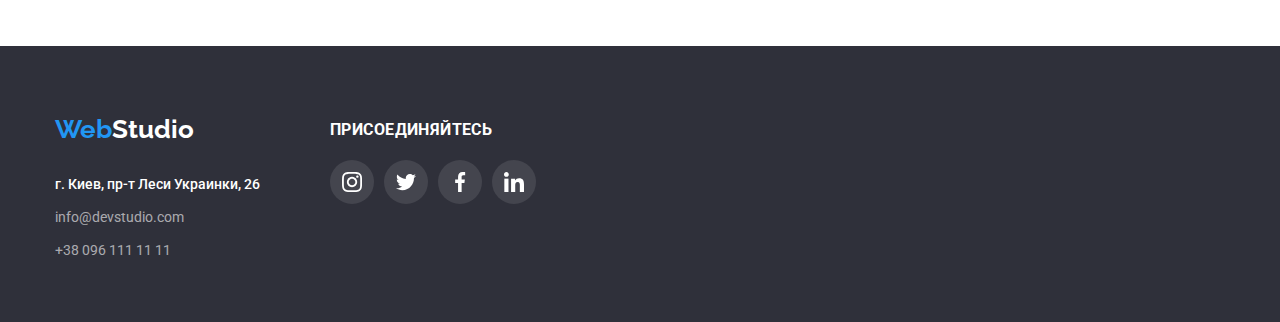
==== commit c3550bad: "change" ====
--- a/portfolio.html
+++ b/portfolio.html
@@ -20,11 +20,12 @@
 
   <body>
     <header class="header">
-      <div class="container">
+     <div class="container">
         <nav class="header-nav">
           <a class="logo" href="">
             <span class="accent-logo">Web</span>Studio</a
           >
+
           <ul class="site-nav">
             <li class="header-item">
               <a class="link" href="./index.html">Студия</a>
@@ -40,15 +41,15 @@
         <ul class="adres">
           <div class="contacts">
             <li class="contact">
-              <a class="adres-link link" href="">
-              <svg class="contact-icon" width="16" height="12">
+              <a class="adres-link link" href="info@devstudio.com">
+              <svg class="contact-icon" width="18" height="18">
                 <use href="./images/icons.svg#icon-envelope"></use>
               </svg>info@devstudio.com</a>
             </li>
             <li class="contact">
-              <a class="adres-link link" href="">
-              <svg class="contact-icon" width="16" height="12">
-                <use href="./images/icons.svg#icon-Vector"></use>
+              <a class="adres-link link" href="+38 096 111 11 11">
+              <svg class="contact-icon" width="18" height="16">
+                <use  href="./images/icons.svg#icon-smartphone"></use>
               </svg>+38 096 111 11 11</a>
             </li>
           </div>
--- a/css/styles.css
+++ b/css/styles.css
@@ -75,11 +75,6 @@
   display: flex;
   margin-left: auto;
   color: var(--primary-text-color);
-}
-
-.adres {
-  display: flex;
-  color: inherit;
   align-items: center;
 }
 
@@ -93,15 +88,9 @@
   fill: #2196f3;
 }
 
-.contacts {
-  display: flex;
-}
-
-.contact {
-  display: flex;
-  flex-direction: row-reverse;
-  align-items: center;
-  /* align-self: baseline; */
+.adres-link {
+  display: flex;
+  align-items: center;
 }
 
 .contact:not(:last-child) {
@@ -109,10 +98,13 @@
 }
 
 .contact-icon {
-  display: inline;
+  display: flex;
   margin-right: 10px;
 }
 
+.contacts {
+  display: flex;
+}
 .site-nav {
   display: flex;
 }
@@ -206,7 +198,6 @@
 }
 .basic-icon {
   display: flex;
-  width: 270px;
   height: 120px;
   align-items: center;
   justify-content: center;
@@ -347,10 +338,6 @@
   margin-bottom: 50px;
 }
 
-.regular-customers {
-  padding-top: 94px;
-  padding-bottom: 94px;
-}
 .regular-customers-list {
   display: flex;
   align-items: center;
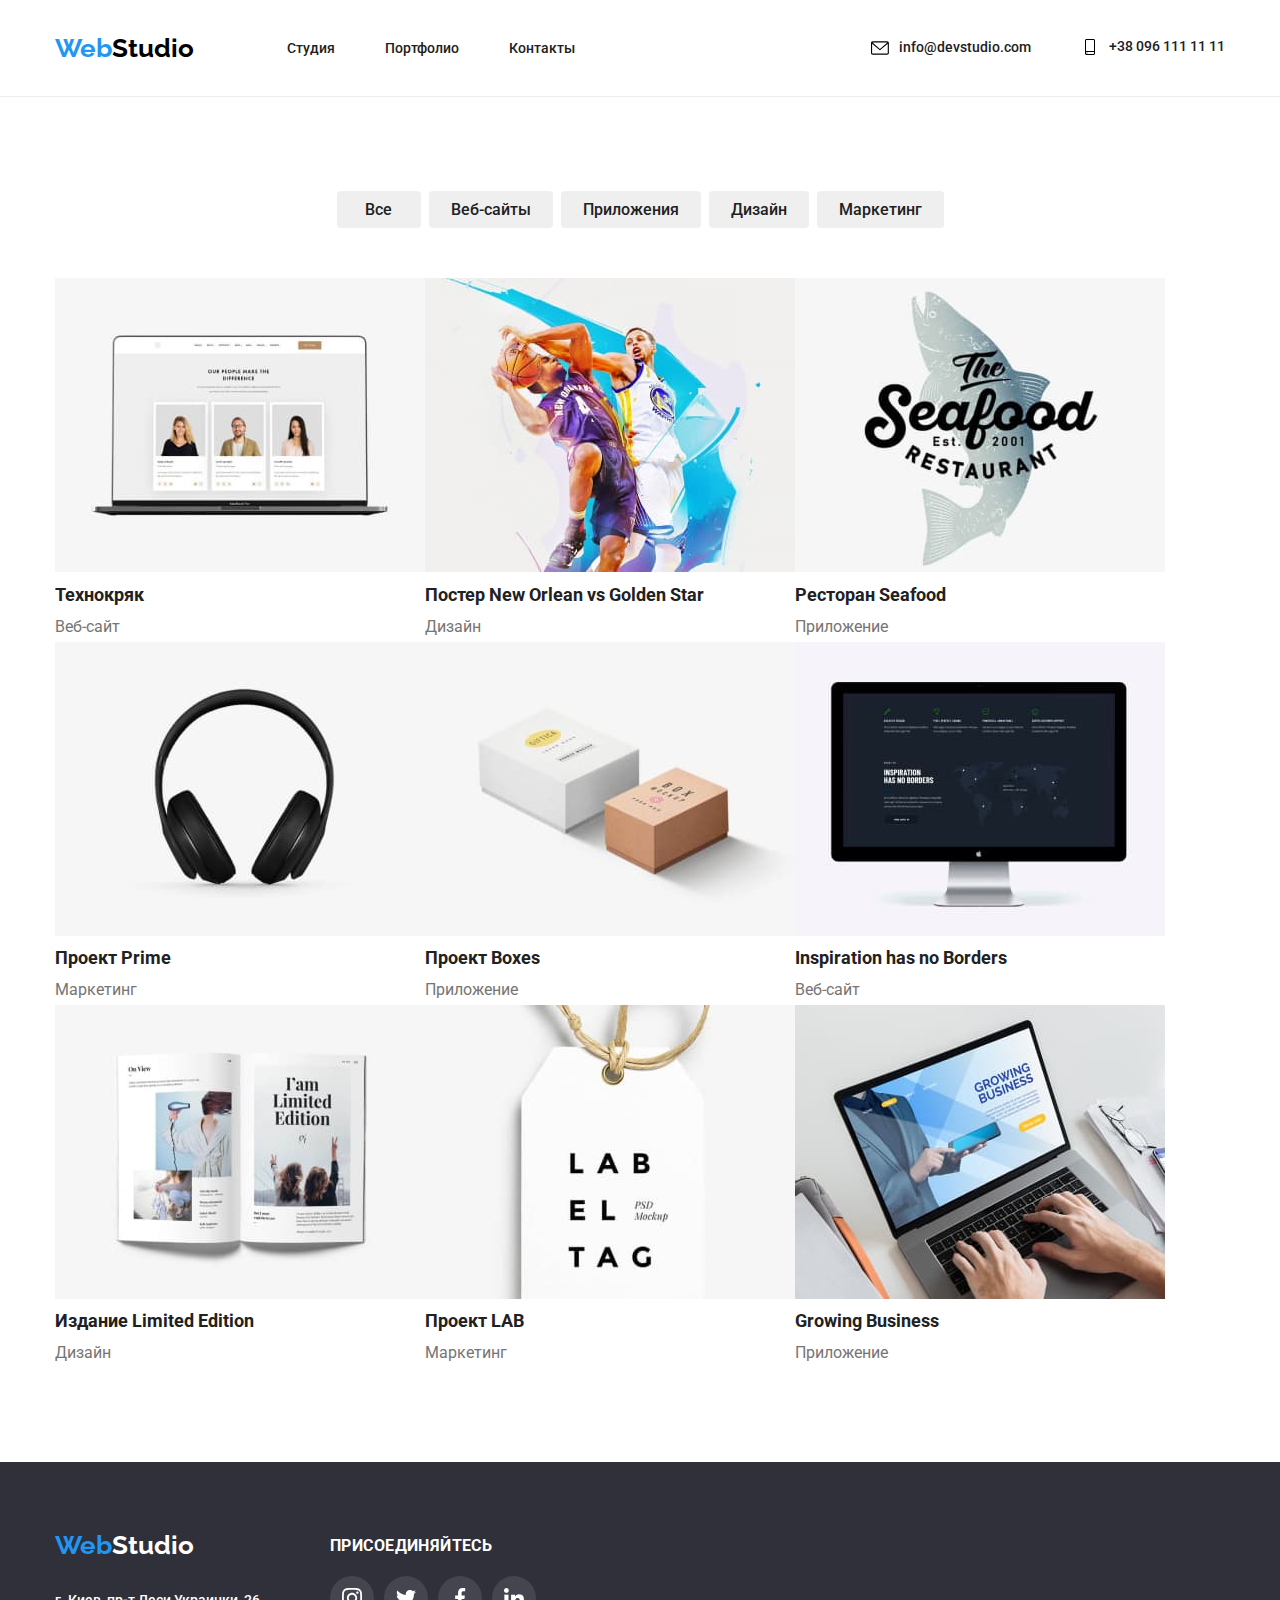
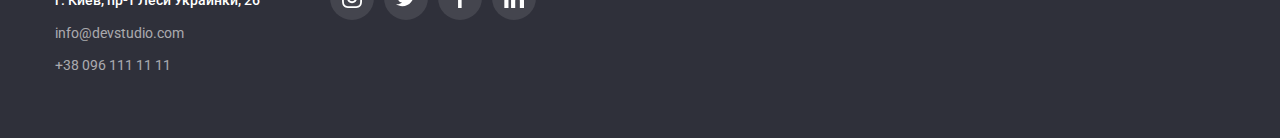
==== commit 9ecb4e3d: "margin" ====
--- a/portfolio.html
+++ b/portfolio.html
@@ -83,116 +83,84 @@
           <ul class="menu-picture">
             <li class="element">
               <a class="shadow">
-                <div class="shadow">
-                 <img src="./images/8.jpg" alt="компютер" width="370" />
-
-                 <div class="name-picture">
-                 <h3 class="subject">Технокряк</h3>
+                <img src="./images/8.jpg" alt="компютер" width="370" />
+                <div class="name-picture">
+                  <h3 class="subject">Технокряк</h3>
+                  <p class="text-subject">Веб-сайт</p>
+                </div>
+              </a>
+            </li>
+            <li class="element">
+               <a class="shadow">
+                 <img src="./images/9.jpg" alt="бейсболіст" width="370" />
+                  <div class="name-picture">
+                   <h3 class="subject">Постер New Orlean vs Golden Star</h3>
+                   <p class="text-subject">Дизайн</p>
+                  </div>
+               </a>
+            </li>
+            <li class="element">
+              <a class="shadow">
+                <img src="./images/10.jpg" alt="морська риба" width="370" />
+                <div class="name-picture">
+                  <h3 class="subject">Ресторан Seafood</h3>
+                  <p class="text-subject">Приложение</p>
+                </div>
+              </a>
+            </li>
+            <li class="element">
+              <a class="shadow">
+               <img src="./images/11.jpg" alt="навушники" width="370" />
+                <div class="name-picture">
+                 <h3 class="subject">Проект Prime</h3>
+                 <p class="text-subject">Маркетинг</p>
+                </div>
+              </a>
+            </li>
+            <li class="element">
+              <a class="shadow">
+               <img src="./images/12.jpg" alt="дві коробки" width="370" />
+                <div class="name-picture">
+                 <h3 class="subject">Проект Boxes</h3>
+                <p class="text-subject">Приложение</p>
+                </div>
+              </a>
+            </li>
+            <li class="element">
+              <a class="shadow">
+                <img src="./images/13.jpg" alt="монітор" width="370" />
+                <div class="name-picture">
+                 <h3 class="subject">Inspiration has no Borders</h3>
                  <p class="text-subject">Веб-сайт</p>
-                 </div>
-                </div>
-              </a>
-            </li>
-            <li class="element">
-              <a class="shadow">
-                <div class="shadow">
-                   <img src="./images/9.jpg" alt="бейсболіст" width="370" />
-
-                <div class="name-picture">
-                <h3 class="subject">Постер New Orlean vs Golden Star</h3>
-                <p class="text-subject">Дизайн</p>
-              </div>
-                </div>
-              </a>
-            </li>
-            <li class="element">
-              <a class="shadow">
-                <div class="shadow">
-                  <img src="./images/10.jpg" alt="морська риба" width="370" />
-
-                 <div class="name-picture">
-                <h3 class="subject">Ресторан Seafood</h3>
-                <p class="text-subject">Приложение</p>
-              </div>
-                </div>
-              </a>
-            </li>
-            <li class="element">
-              <a class="shadow">
-               <div class="shadow">
-                 <img src="./images/11.jpg" alt="навушники" width="370" />
-
-               <div class="name-picture">
-                <h3 class="subject">Проект Prime</h3>
-                <p class="text-subject">Маркетинг</p>
-              </div>
-               </div>
-              </a>
-            </li>
-            <li class="element">
-              <a class="shadow">
-                <div class="shadow">
-                  <img src="./images/12.jpg" alt="дві коробки" width="370" />
-
-              <div class="name-picture">
-                <h3 class="subject">Проект Boxes</h3>
-                <p class="text-subject">Приложение</p>
-              </div>
-                </div>
-              </a>
-              
-            </li>
-            <li class="element">
-              <a class="shadow">
-                <div class="shadow">
-                   <img src="./images/13.jpg" alt="монітор" width="370" />
-
-              <div class="name-picture">
-                <h3 class="subject">Inspiration has no Borders</h3>
-                <p class="text-subject">Веб-сайт</p>
-              </div>
-                </div>
-              </a>
-             
-            </li>
-            <li class="element">
-              <a class="shadow">
-               <div class="shadow">
-                 <img src="./images/14.jpg" alt="книга" width="370" />
-
-              <div class="name-picture">
-                <h3 class="subject">Издание Limited Edition</h3>
-                <p class="text-subject">Дизайн</p>
-              </div>
-            </div>
-              </a>
-              
-            </li>
-            <li class="element">
-              <a class="shadow">
-                <div class="shadow">
-                  <img src="./images/15.jpg" alt="бірка" width="370" />
-
-              <div class="name-picture">
-                <h3 class="subject">Проект LAB</h3>
-                <p class="text-subject">Маркетинг</p>
-              </div>
-                </div>
-              </a>
-              
-            </li>
-            <li class="element">
-              <a class="shadow">
-                <div class="shadow">
-                   <img src="./images/16.jpg" alt="ноутбук" width="370" />
-
-               <div class="name-picture">
-                <h3 class="subject">Growing Business</h3>
-                <p class="text-subject">Приложение</p>
-              </div>
-                </div>
-              </a>
-             
+                </div>
+              </a>
+            </li>
+            <li class="element">
+              <a class="shadow">
+               <img src="./images/14.jpg" alt="книга" width="370" />
+                <div class="name-picture">
+                 <h3 class="subject">Издание Limited Edition</h3>
+                 <p class="text-subject">Дизайн</p>
+                </div>
+              </a>
+            </li>
+            <li class="element">
+              <a class="shadow">
+                <img src="./images/15.jpg" alt="бірка" width="370" />
+                <div class="name-picture">
+                 <h3 class="subject">Проект LAB</h3>
+                 <p class="text-subject">Маркетинг</p>
+                </div>
+              </a>
+            </li>
+            <li class="element">
+              <a class="shadow">
+               <img src="./images/16.jpg" alt="ноутбук" width="370" />
+                <div class="name-picture">
+                 <h3 class="subject">Growing Business</h3>
+                 <p class="text-subject">Приложение</p>
+                </div>
+              </a>
             </li>
           </ul>
         </div>
--- a/css/styles.css
+++ b/css/styles.css
@@ -52,7 +52,6 @@
 .img {
   display: block;
   max-width: 100%;
-  height: auto;
 }
 /* шапка профіля */
 
@@ -76,6 +75,7 @@
   margin-left: auto;
   color: var(--primary-text-color);
   align-items: center;
+  color: #757575;
 }
 
 .adres-link:hover,
@@ -151,6 +151,8 @@
   background-repeat: no-repeat;
   padding-top: 200px;
   padding-bottom: 200px;
+  max-width: 1600px;
+  margin: 0 auto;
 }
 
 .hero-title {
@@ -233,6 +235,7 @@
 }
 .our-work {
   display: flex;
+  max-width: 100%;
 }
 
 .works:not(:last-child) {
@@ -494,54 +497,60 @@
 .button-tap:focus {
   background: #2196f3;
   color: #ffffff;
-  filter: drop-shadow(0px 4px 4px rgba(0, 0, 0, 0.25));
+  box-shadow: 0px 3px 1px rgba(0, 0, 0, 0.1), 0px 1px 2px rgba(0, 0, 0, 0.08),
+  0px 2px 2px rgba(0, 0, 0, 0.12);
 }
 
 /* меню зображень */
+
 .menu-picture {
   display: flex;
   flex-wrap: wrap;
 }
+
 .element {
-  width: 370px;
-  margin-right: 30px;
-  margin-bottom: 30px;
-}
-.element:nth-child(3n) {
+  width: calc((100%-60px) / 3);
+  margin-right: 0px; 
+}
+
+ /* .element:nth-child(3n) {
   margin-right: 0;
 }
 .element:nth-last-child(-n + 3) {
   margin-bottom: 0;
-}
-
+}  */
 .shadow:hover,
 .shadow:focus {
   background-color: #ffffff;
-  filter: drop-shadow(0px 4px 4px rgba(0, 0, 0, 0.25));
-}
-/* .element:hover,
-.element:focus {
-  filter: drop-shadow(0px 4px 4px rgba(0, 0, 0, 0.25));
-} */
+  box-shadow: 0px 1px 1px rgba(0, 0, 0, 0.12), 0px 4px 4px rgba(0, 0, 0, 0.06),
+  1px 4px 6px rgba(0, 0, 0, 0.16);
+}
+
+.shadow {
+  display: block;
+  width: 370px;
+  /* margin: auto; */
+}
 .subject {
   color: var(--title-text-color);
   font-weight: 700;
   font-size: 18px;
   line-height: 2;
-  margin-bottom: 4px;
+  /* margin-bottom: 4px; */
 }
 .text-subject {
   font-weight: 400;
-  font-size: 14px;
+  font-size: 16px;
   line-height: 1.8;
 }
 
-.name-picture {
-  padding-right: 24px;
+/* .name-picture {
+  display: flex;
+  /* padding-right: 24px;
   padding-left: 24px;
   padding-top: 20px;
   padding-bottom: 20px;
   border-right: 1px solid #eeeeee;
   border-left: 1px solid #eeeeee;
-  border-bottom: 1px solid #eeeeee;
-}
+  border-bottom: 1px solid #eeeeee; */
+} */
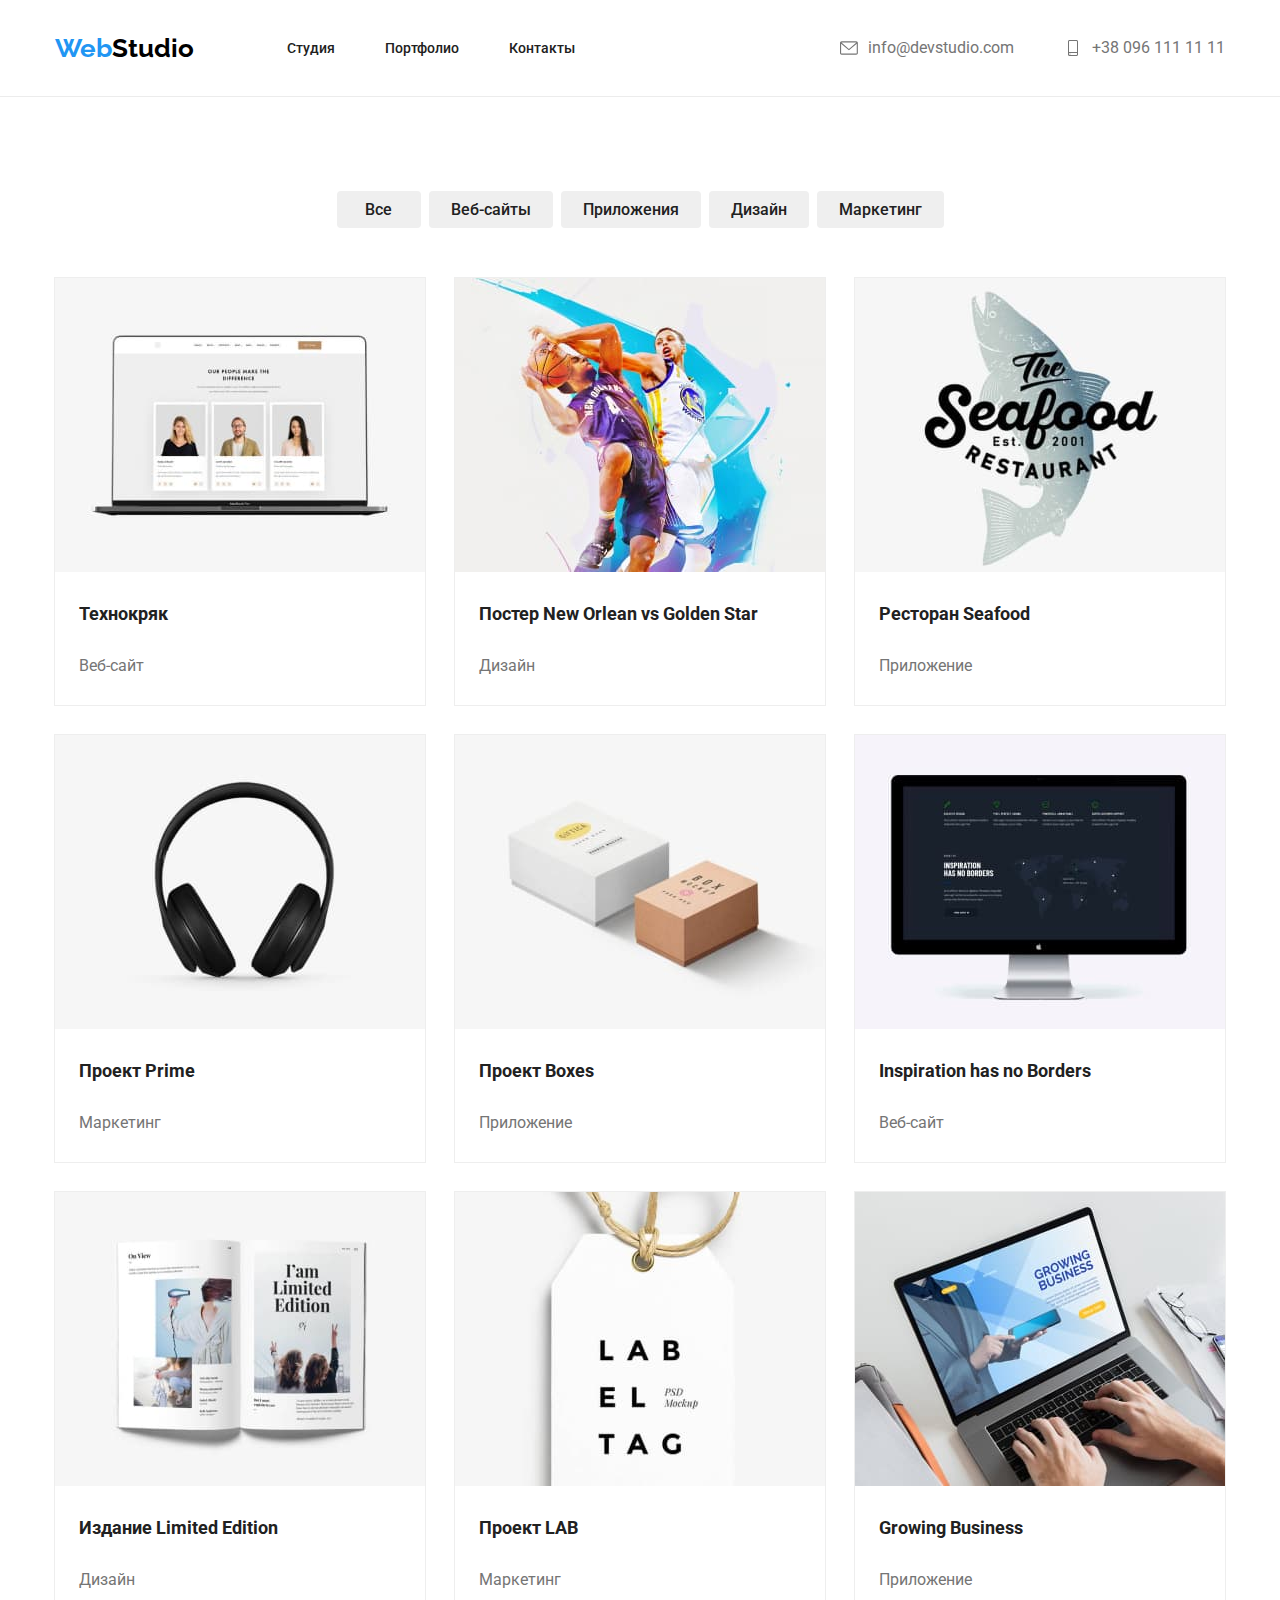
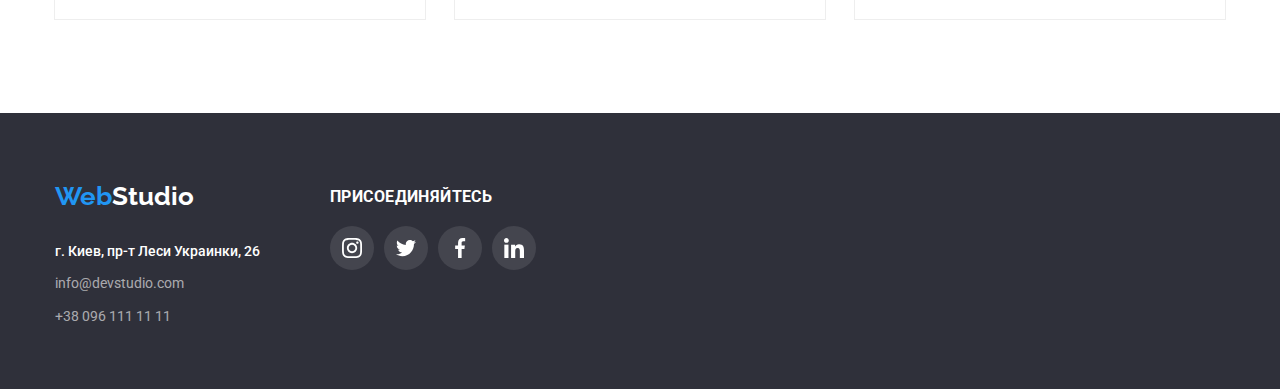
==== commit 0e746296: "виправлення" ====
--- a/portfolio.html
+++ b/portfolio.html
@@ -41,13 +41,13 @@
         <ul class="adres">
           <div class="contacts">
             <li class="contact">
-              <a class="adres-link link" href="info@devstudio.com">
+              <a class="adres-link link-contact" href="info@devstudio.com">
               <svg class="contact-icon" width="18" height="18">
                 <use href="./images/icons.svg#icon-envelope"></use>
               </svg>info@devstudio.com</a>
             </li>
             <li class="contact">
-              <a class="adres-link link" href="+38 096 111 11 11">
+              <a class="adres-link link-contact" href="+38 096 111 11 11">
               <svg class="contact-icon" width="18" height="16">
                 <use  href="./images/icons.svg#icon-smartphone"></use>
               </svg>+38 096 111 11 11</a>
--- a/css/styles.css
+++ b/css/styles.css
@@ -9,6 +9,7 @@
   --title-text-color: #212121;
   --accent-color: #2196f3;
   --primary-white-color: #ffffff;
+  --card-set-gap: 30px;
 }
 
 body {
@@ -39,6 +40,12 @@
   margin: 0;
   padding-left: 0;
 }
+
+img {
+  display: block;
+  max-width: 100%;
+  height: auto;
+}
 .container {
   max-width: 1200px;
   padding-left: 15px;
@@ -73,8 +80,12 @@
 .adres {
   display: flex;
   margin-left: auto;
-  color: var(--primary-text-color);
-  align-items: center;
+  align-items: center;
+  color: #757575;
+}
+
+.link-contact {
+  fill: currentColor;
   color: #757575;
 }
 
@@ -83,11 +94,6 @@
   color: #2196f3;
 }
 
-.contact-icon:hover,
-.contact-icon:focus {
-  fill: #2196f3;
-}
-
 .adres-link {
   display: flex;
   align-items: center;
@@ -98,7 +104,6 @@
 }
 
 .contact-icon {
-  display: flex;
   margin-right: 10px;
 }
 
@@ -498,7 +503,7 @@
   background: #2196f3;
   color: #ffffff;
   box-shadow: 0px 3px 1px rgba(0, 0, 0, 0.1), 0px 1px 2px rgba(0, 0, 0, 0.08),
-  0px 2px 2px rgba(0, 0, 0, 0.12);
+    0px 2px 2px rgba(0, 0, 0, 0.12);
 }
 
 /* меню зображень */
@@ -506,51 +511,45 @@
 .menu-picture {
   display: flex;
   flex-wrap: wrap;
-}
-
-.element {
-  width: calc((100%-60px) / 3);
-  margin-right: 0px; 
-}
-
- /* .element:nth-child(3n) {
-  margin-right: 0;
-}
-.element:nth-last-child(-n + 3) {
-  margin-bottom: 0;
-}  */
+  margin-left: calc(-1 * var(--card-set-gap));
+  margin-top: calc(-1 * var(--card-set-gap));
+}
+
+.menu-picture > .element {
+  flex-basis: calc(100% / 3 - var(--card-set-gap));
+  margin-left: var(--card-set-gap);
+  margin-top: var(--card-set-gap);
+}
+
+.name-picture {
+  padding: 24px;
+}
+
+.text-subject {
+  margin-top: 20px;
+  font-weight: 400;
+  font-size: 16px;
+  line-height: 1.8;
+}
+.subject {
+  color: var(--title-text-color);
+  font-weight: 700;
+  font-size: 18px;
+  line-height: 2;
+}
+
 .shadow:hover,
 .shadow:focus {
   background-color: #ffffff;
   box-shadow: 0px 1px 1px rgba(0, 0, 0, 0.12), 0px 4px 4px rgba(0, 0, 0, 0.06),
-  1px 4px 6px rgba(0, 0, 0, 0.16);
+    1px 4px 6px rgba(0, 0, 0, 0.16);
 }
 
 .shadow {
   display: block;
   width: 370px;
-  /* margin: auto; */
-}
-.subject {
-  color: var(--title-text-color);
-  font-weight: 700;
-  font-size: 18px;
-  line-height: 2;
-  /* margin-bottom: 4px; */
-}
-.text-subject {
-  font-weight: 400;
-  font-size: 16px;
-  line-height: 1.8;
-}
-
-/* .name-picture {
-  display: flex;
-  /* padding-right: 24px;
-  padding-left: 24px;
-  padding-top: 20px;
-  padding-bottom: 20px;
-  border-right: 1px solid #eeeeee;
-  border-left: 1px solid #eeeeee;
-  border-bottom: 1px solid #eeeeee; */
-} */
+  margin: auto;
+}
+.element {
+  outline: 1px solid #eeeeee;
+}
